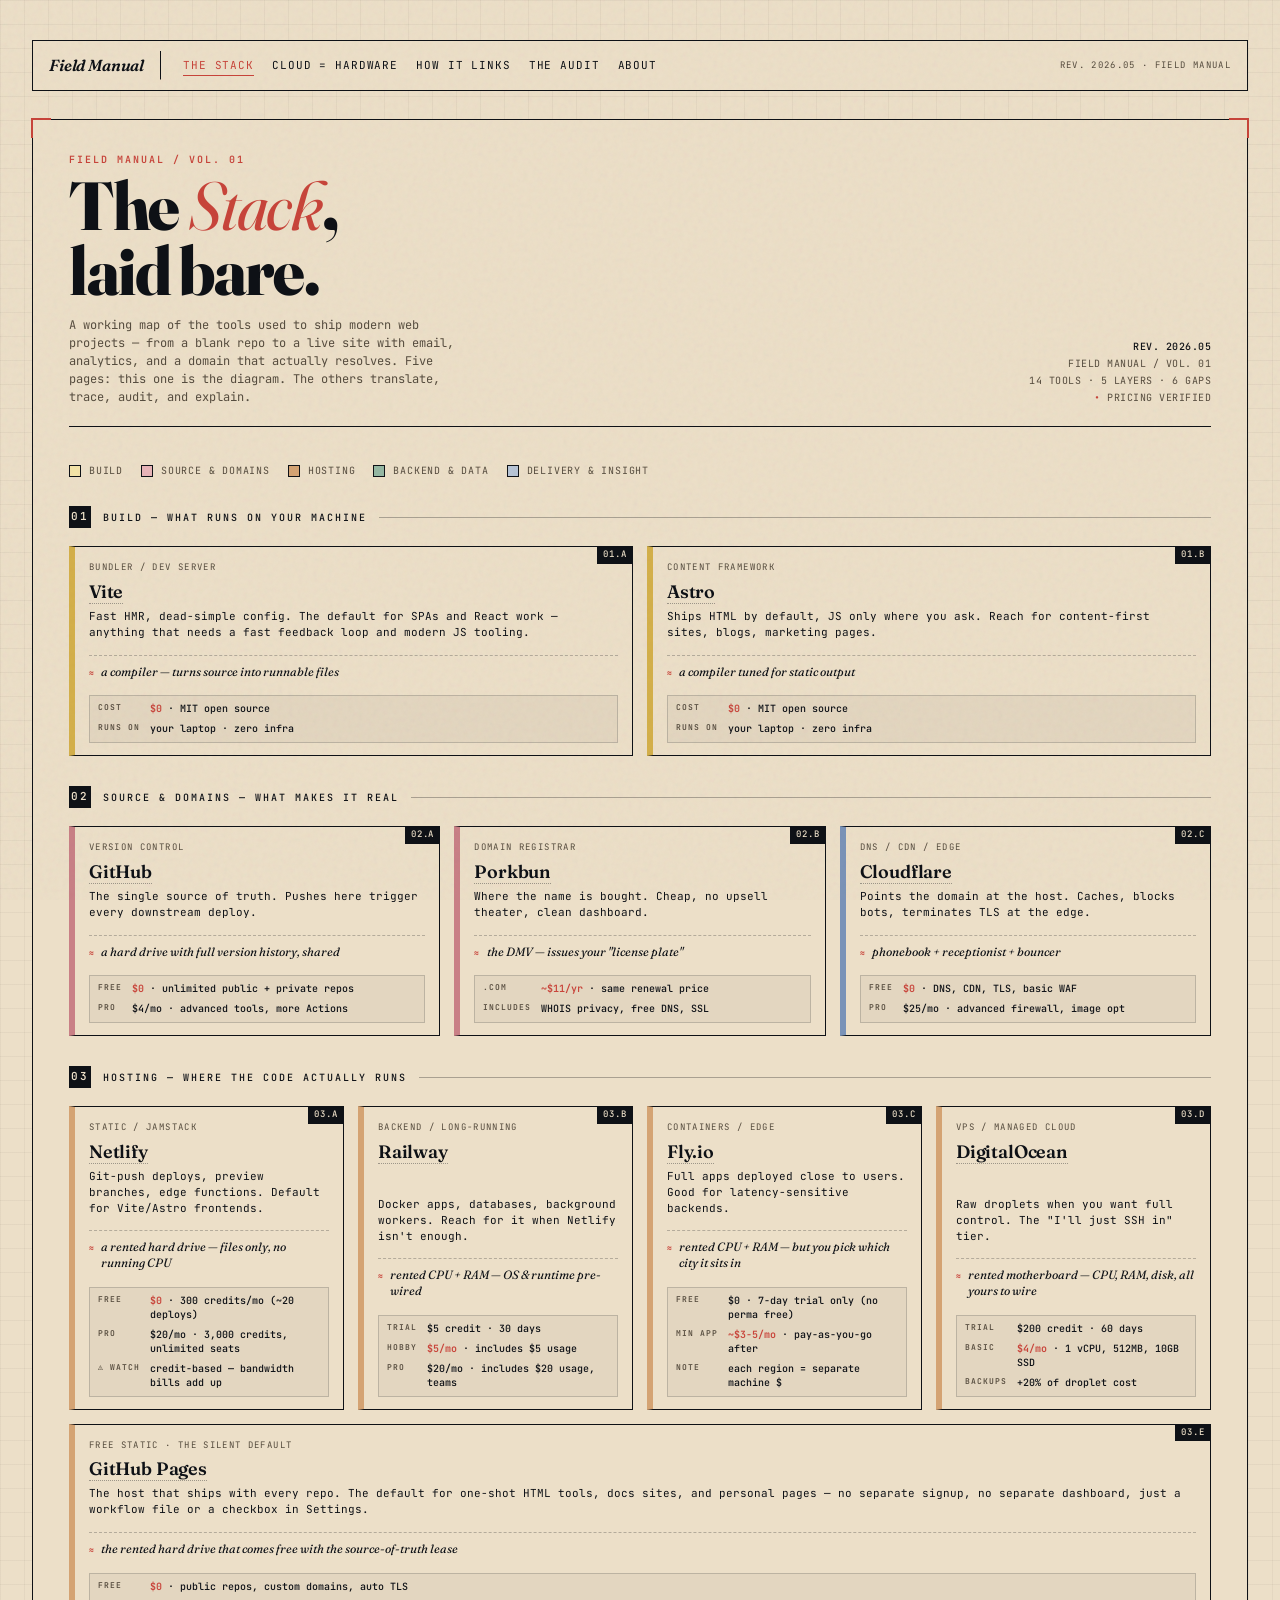
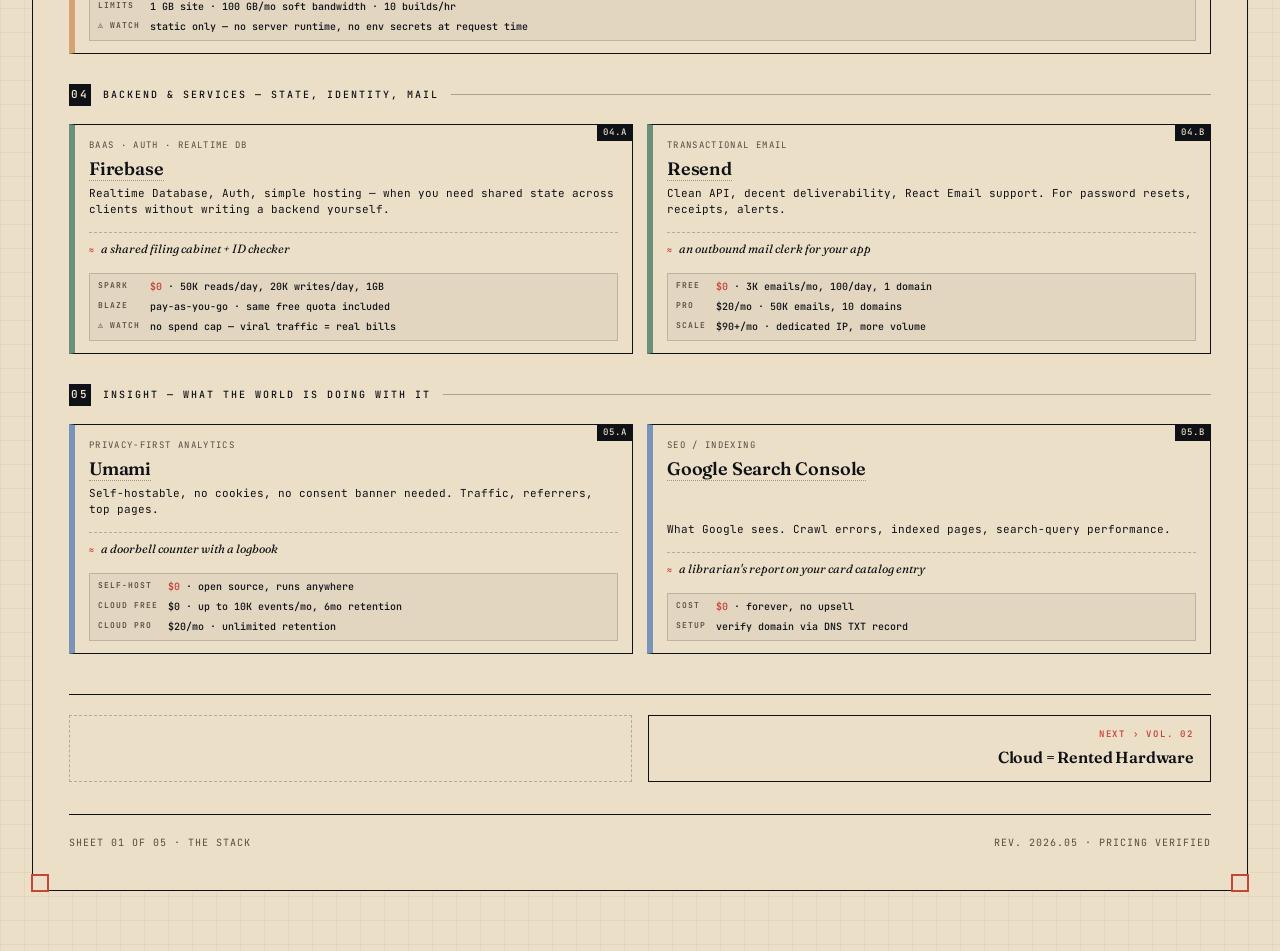
==== index.html @ e51c0135 "Initial commit: web stack field manual Five-page static site mapping the modern web stack — 14 tools" ====
<!DOCTYPE html>
<html lang="en">
<head>
<meta charset="UTF-8">
<meta name="viewport" content="width=device-width, initial-scale=1.0">
<title>The Stack &mdash; A Field Manual</title>
<meta name="description" content="A field map of the modern web stack: build, source, hosting, backend, insight. 14 tools across 5 layers, every price verified.">
<link rel="canonical" href="https://flintomm.github.io/web-stack/">
<link rel="icon" href="assets/favicon.svg" type="image/svg+xml">
<meta name="theme-color" content="#ecdfc8">
<meta property="og:type" content="website">
<meta property="og:site_name" content="The Stack">
<meta property="og:title" content="The Stack — The Stack">
<meta property="og:description" content="A field map of the modern web stack: build, source, hosting, backend, insight. 14 tools across 5 layers, every price verified.">
<meta property="og:url" content="https://flintomm.github.io/web-stack/">
<meta property="og:image" content="https://flintomm.github.io/web-stack/assets/og-image.png">
<meta property="og:image:width" content="1200">
<meta property="og:image:height" content="630">
<meta name="twitter:card" content="summary_large_image">
<meta name="twitter:title" content="The Stack — The Stack">
<meta name="twitter:description" content="A field map of the modern web stack. 14 tools across 5 layers, every price verified.">
<meta name="twitter:image" content="https://flintomm.github.io/web-stack/assets/og-image.png">
<link rel="preconnect" href="https://fonts.googleapis.com">
<link rel="preconnect" href="https://fonts.gstatic.com" crossorigin>
<link href="https://fonts.googleapis.com/css2?family=Fraunces:opsz,wght@9..144,400;9..144,600;9..144,800&family=JetBrains+Mono:wght@300;400;500;600&display=swap" rel="stylesheet">
<link rel="stylesheet" href="assets/style.css">
</head>
<body>

<nav class="site-nav">
  <a href="index.html" class="brand">Field Manual</a>
  <a href="index.html" class="current" aria-current="page">The Stack</a>
  <a href="hardware.html">Cloud = Hardware</a>
  <a href="flow.html">How It Links</a>
  <a href="audit.html">The Audit</a>
  <a href="about.html">About</a>
  <span class="nav-spacer"></span>
  <span class="nav-meta">REV. 2026.05 &middot; FIELD MANUAL</span>
</nav>

<div class="frame">
  <span class="corner-bl"></span>
  <span class="corner-br"></span>

  <header class="header">
    <div class="title-block">
      <div class="eyebrow">Field Manual / Vol. 01</div>
      <h1>The <em>Stack</em>,<br>laid bare.</h1>
      <p class="subtitle">A working map of the tools used to ship modern web projects &mdash; from a blank repo to a live site with email, analytics, and a domain that actually resolves. Five pages: this one is the diagram. The others translate, trace, audit, and explain.</p>
    </div>
    <div class="meta">
      <strong>REV. 2026.05</strong><br>
      FIELD MANUAL / VOL. 01<br>
      14 TOOLS &middot; 5 LAYERS &middot; 6 GAPS<br>
      <span style="color: var(--accent);">&bull;</span> PRICING VERIFIED
    </div>
  </header>

  <div class="legend">
    <div class="legend-item"><span class="swatch sw-build"></span>Build</div>
    <div class="legend-item"><span class="swatch sw-ops"></span>Source &amp; Domains</div>
    <div class="legend-item"><span class="swatch sw-host"></span>Hosting</div>
    <div class="legend-item"><span class="swatch sw-data"></span>Backend &amp; Data</div>
    <div class="legend-item"><span class="swatch sw-edge"></span>Delivery &amp; Insight</div>
  </div>
  <div class="diagram">

    <!-- LAYER 01: BUILD -->
    <div class="layer-label">
      <span class="layer-num">01</span>
      <span>Build — what runs on your machine</span>
      <span class="layer-line"></span>
    </div>

    <div class="node span-6" data-cat="build">
      <span class="node-num">01.A</span>
      <span class="node-tag">Bundler / Dev Server</span>
      <span class="node-name"><a href="https://vite.dev" target="_blank" rel="noopener">Vite</a></span>
      <p class="node-desc">Fast HMR, dead-simple config. The default for SPAs and React work — anything that needs a fast feedback loop and modern JS tooling.</p>
      <div class="node-trans">
        <span class="node-trans-label">≈</span>
        <span class="node-trans-text">a compiler — turns source into runnable files</span>
      </div>
      <div class="node-price">
        <span class="node-price-label">Cost</span><span class="node-price-val"><strong>$0</strong> · MIT open source</span>
        <span class="node-price-label">Runs on</span><span class="node-price-val">your laptop · zero infra</span>
      </div>
    </div>

    <div class="node span-6" data-cat="build">
      <span class="node-num">01.B</span>
      <span class="node-tag">Content Framework</span>
      <span class="node-name"><a href="https://astro.build" target="_blank" rel="noopener">Astro</a></span>
      <p class="node-desc">Ships HTML by default, JS only where you ask. Reach for content-first sites, blogs, marketing pages.</p>
      <div class="node-trans">
        <span class="node-trans-label">≈</span>
        <span class="node-trans-text">a compiler tuned for static output</span>
      </div>
      <div class="node-price">
        <span class="node-price-label">Cost</span><span class="node-price-val"><strong>$0</strong> · MIT open source</span>
        <span class="node-price-label">Runs on</span><span class="node-price-val">your laptop · zero infra</span>
      </div>
    </div>

    <!-- LAYER 02: SOURCE & DOMAINS -->
    <div class="layer-label">
      <span class="layer-num">02</span>
      <span>Source &amp; Domains — what makes it real</span>
      <span class="layer-line"></span>
    </div>

    <div class="node span-4" data-cat="ops">
      <span class="node-num">02.A</span>
      <span class="node-tag">Version Control</span>
      <span class="node-name"><a href="https://github.com" target="_blank" rel="noopener">GitHub</a></span>
      <p class="node-desc">The single source of truth. Pushes here trigger every downstream deploy.</p>
      <div class="node-trans">
        <span class="node-trans-label">≈</span>
        <span class="node-trans-text">a hard drive with full version history, shared</span>
      </div>
      <div class="node-price">
        <span class="node-price-label">Free</span><span class="node-price-val"><strong>$0</strong> · unlimited public + private repos</span>
        <span class="node-price-label">Pro</span><span class="node-price-val">$4/mo · advanced tools, more Actions</span>
      </div>
    </div>

    <div class="node span-4" data-cat="ops">
      <span class="node-num">02.B</span>
      <span class="node-tag">Domain Registrar</span>
      <span class="node-name"><a href="https://porkbun.com" target="_blank" rel="noopener">Porkbun</a></span>
      <p class="node-desc">Where the name is bought. Cheap, no upsell theater, clean dashboard.</p>
      <div class="node-trans">
        <span class="node-trans-label">≈</span>
        <span class="node-trans-text">the DMV — issues your "license plate"</span>
      </div>
      <div class="node-price">
        <span class="node-price-label">.com</span><span class="node-price-val"><strong>~$11/yr</strong> · same renewal price</span>
        <span class="node-price-label">Includes</span><span class="node-price-val">WHOIS privacy, free DNS, SSL</span>
      </div>
    </div>

    <div class="node span-4" data-cat="edge">
      <span class="node-num">02.C</span>
      <span class="node-tag">DNS / CDN / Edge</span>
      <span class="node-name"><a href="https://www.cloudflare.com" target="_blank" rel="noopener">Cloudflare</a></span>
      <p class="node-desc">Points the domain at the host. Caches, blocks bots, terminates TLS at the edge.</p>
      <div class="node-trans">
        <span class="node-trans-label">≈</span>
        <span class="node-trans-text">phonebook + receptionist + bouncer</span>
      </div>
      <div class="node-price">
        <span class="node-price-label">Free</span><span class="node-price-val"><strong>$0</strong> · DNS, CDN, TLS, basic WAF</span>
        <span class="node-price-label">Pro</span><span class="node-price-val">$25/mo · advanced firewall, image opt</span>
      </div>
    </div>

    <!-- LAYER 03: HOSTING -->
    <div class="layer-label">
      <span class="layer-num">03</span>
      <span>Hosting — where the code actually runs</span>
      <span class="layer-line"></span>
    </div>

    <div class="node span-3" data-cat="host">
      <span class="node-num">03.A</span>
      <span class="node-tag">Static / JAMstack</span>
      <span class="node-name"><a href="https://www.netlify.com" target="_blank" rel="noopener">Netlify</a></span>
      <p class="node-desc">Git-push deploys, preview branches, edge functions. Default for Vite/Astro frontends.</p>
      <div class="node-trans">
        <span class="node-trans-label">≈</span>
        <span class="node-trans-text">a rented hard drive — files only, no running CPU</span>
      </div>
      <div class="node-price">
        <span class="node-price-label">Free</span><span class="node-price-val"><strong>$0</strong> · 300 credits/mo (~20 deploys)</span>
        <span class="node-price-label">Pro</span><span class="node-price-val">$20/mo · 3,000 credits, unlimited seats</span>
        <span class="node-price-label">⚠ Watch</span><span class="node-price-val">credit-based — bandwidth bills add up</span>
      </div>
    </div>

    <div class="node span-3" data-cat="host">
      <span class="node-num">03.B</span>
      <span class="node-tag">Backend / Long-running</span>
      <span class="node-name"><a href="https://railway.com" target="_blank" rel="noopener">Railway</a></span>
      <p class="node-desc">Docker apps, databases, background workers. Reach for it when Netlify isn't enough.</p>
      <div class="node-trans">
        <span class="node-trans-label">≈</span>
        <span class="node-trans-text">rented CPU + RAM — OS &amp; runtime pre-wired</span>
      </div>
      <div class="node-price">
        <span class="node-price-label">Trial</span><span class="node-price-val">$5 credit · 30 days</span>
        <span class="node-price-label">Hobby</span><span class="node-price-val"><strong>$5/mo</strong> · includes $5 usage</span>
        <span class="node-price-label">Pro</span><span class="node-price-val">$20/mo · includes $20 usage, teams</span>
      </div>
    </div>

    <div class="node span-3" data-cat="host">
      <span class="node-num">03.C</span>
      <span class="node-tag">Containers / Edge</span>
      <span class="node-name"><a href="https://fly.io" target="_blank" rel="noopener">Fly.io</a></span>
      <p class="node-desc">Full apps deployed close to users. Good for latency-sensitive backends.</p>
      <div class="node-trans">
        <span class="node-trans-label">≈</span>
        <span class="node-trans-text">rented CPU + RAM — but you pick which city it sits in</span>
      </div>
      <div class="node-price">
        <span class="node-price-label">Free</span><span class="node-price-val">$0 · 7-day trial only (no perma free)</span>
        <span class="node-price-label">Min app</span><span class="node-price-val"><strong>~$3-5/mo</strong> · pay-as-you-go after</span>
        <span class="node-price-label">Note</span><span class="node-price-val">each region = separate machine $</span>
      </div>
    </div>

    <div class="node span-3" data-cat="host">
      <span class="node-num">03.D</span>
      <span class="node-tag">VPS / Managed Cloud</span>
      <span class="node-name"><a href="https://www.digitalocean.com" target="_blank" rel="noopener">DigitalOcean</a></span>
      <p class="node-desc">Raw droplets when you want full control. The "I'll just SSH in" tier.</p>
      <div class="node-trans">
        <span class="node-trans-label">≈</span>
        <span class="node-trans-text">rented motherboard — CPU, RAM, disk, all yours to wire</span>
      </div>
      <div class="node-price">
        <span class="node-price-label">Trial</span><span class="node-price-val">$200 credit · 60 days</span>
        <span class="node-price-label">Basic</span><span class="node-price-val"><strong>$4/mo</strong> · 1 vCPU, 512MB, 10GB SSD</span>
        <span class="node-price-label">Backups</span><span class="node-price-val">+20% of droplet cost</span>
      </div>
    </div>

    <div class="node span-12" data-cat="host">
      <span class="node-num">03.E</span>
      <span class="node-tag">Free Static · The Silent Default</span>
      <span class="node-name"><a href="https://pages.github.com" target="_blank" rel="noopener">GitHub Pages</a></span>
      <p class="node-desc">The host that ships with every repo. The default for one-shot HTML tools, docs sites, and personal pages — no separate signup, no separate dashboard, just a workflow file or a checkbox in Settings.</p>
      <div class="node-trans">
        <span class="node-trans-label">≈</span>
        <span class="node-trans-text">the rented hard drive that comes free with the source-of-truth lease</span>
      </div>
      <div class="node-price">
        <span class="node-price-label">Free</span><span class="node-price-val"><strong>$0</strong> · public repos, custom domains, auto TLS</span>
        <span class="node-price-label">Limits</span><span class="node-price-val">1 GB site · 100 GB/mo soft bandwidth · 10 builds/hr</span>
        <span class="node-price-label">⚠ Watch</span><span class="node-price-val">static only — no server runtime, no env secrets at request time</span>
      </div>
    </div>

    <!-- LAYER 04: DATA & SERVICES -->
    <div class="layer-label">
      <span class="layer-num">04</span>
      <span>Backend &amp; Services — state, identity, mail</span>
      <span class="layer-line"></span>
    </div>

    <div class="node span-6" data-cat="data">
      <span class="node-num">04.A</span>
      <span class="node-tag">BaaS · Auth · Realtime DB</span>
      <span class="node-name"><a href="https://firebase.google.com" target="_blank" rel="noopener">Firebase</a></span>
      <p class="node-desc">Realtime Database, Auth, simple hosting — when you need shared state across clients without writing a backend yourself.</p>
      <div class="node-trans">
        <span class="node-trans-label">≈</span>
        <span class="node-trans-text">a shared filing cabinet + ID checker</span>
      </div>
      <div class="node-price">
        <span class="node-price-label">Spark</span><span class="node-price-val"><strong>$0</strong> · 50K reads/day, 20K writes/day, 1GB</span>
        <span class="node-price-label">Blaze</span><span class="node-price-val">pay-as-you-go · same free quota included</span>
        <span class="node-price-label">⚠ Watch</span><span class="node-price-val">no spend cap — viral traffic = real bills</span>
      </div>
    </div>

    <div class="node span-6" data-cat="data">
      <span class="node-num">04.B</span>
      <span class="node-tag">Transactional Email</span>
      <span class="node-name"><a href="https://resend.com" target="_blank" rel="noopener">Resend</a></span>
      <p class="node-desc">Clean API, decent deliverability, React Email support. For password resets, receipts, alerts.</p>
      <div class="node-trans">
        <span class="node-trans-label">≈</span>
        <span class="node-trans-text">an outbound mail clerk for your app</span>
      </div>
      <div class="node-price">
        <span class="node-price-label">Free</span><span class="node-price-val"><strong>$0</strong> · 3K emails/mo, 100/day, 1 domain</span>
        <span class="node-price-label">Pro</span><span class="node-price-val">$20/mo · 50K emails, 10 domains</span>
        <span class="node-price-label">Scale</span><span class="node-price-val">$90+/mo · dedicated IP, more volume</span>
      </div>
    </div>

    <!-- LAYER 05: INSIGHT -->
    <div class="layer-label">
      <span class="layer-num">05</span>
      <span>Insight — what the world is doing with it</span>
      <span class="layer-line"></span>
    </div>

    <div class="node span-6" data-cat="edge">
      <span class="node-num">05.A</span>
      <span class="node-tag">Privacy-first Analytics</span>
      <span class="node-name"><a href="https://umami.is" target="_blank" rel="noopener">Umami</a></span>
      <p class="node-desc">Self-hostable, no cookies, no consent banner needed. Traffic, referrers, top pages.</p>
      <div class="node-trans">
        <span class="node-trans-label">≈</span>
        <span class="node-trans-text">a doorbell counter with a logbook</span>
      </div>
      <div class="node-price">
        <span class="node-price-label">Self-host</span><span class="node-price-val"><strong>$0</strong> · open source, runs anywhere</span>
        <span class="node-price-label">Cloud Free</span><span class="node-price-val">$0 · up to 10K events/mo, 6mo retention</span>
        <span class="node-price-label">Cloud Pro</span><span class="node-price-val">$20/mo · unlimited retention</span>
      </div>
    </div>

    <div class="node span-6" data-cat="edge">
      <span class="node-num">05.B</span>
      <span class="node-tag">SEO / Indexing</span>
      <span class="node-name"><a href="https://search.google.com/search-console/about" target="_blank" rel="noopener">Google Search Console</a></span>
      <p class="node-desc">What Google sees. Crawl errors, indexed pages, search-query performance.</p>
      <div class="node-trans">
        <span class="node-trans-label">≈</span>
        <span class="node-trans-text">a librarian's report on your card catalog entry</span>
      </div>
      <div class="node-price">
        <span class="node-price-label">Cost</span><span class="node-price-val"><strong>$0</strong> · forever, no upsell</span>
        <span class="node-price-label">Setup</span><span class="node-price-val">verify domain via DNS TXT record</span>
      </div>
    </div>

  </div>

  <nav class="volume-nav" aria-label="Field manual navigation">
    <span class="vn-placeholder"></span>
    <a class="vn-next" href="hardware.html">
      <span class="vn-dir">Next &rsaquo; Vol. 02</span>
      <span class="vn-title">Cloud = Rented Hardware</span>
    </a>
  </nav>

  <footer class="footer">
    <span>SHEET 01 OF 05 &middot; THE STACK</span>
    <span>REV. 2026.05 &middot; PRICING VERIFIED</span>
  </footer>

</div>

</body>
</html>
---- assets/style.css ----
:root {
    --ink: #0e1116;
    --paper: #ecdfc8;
    --paper-2: #e3d4b8;
    --accent: #c8443a;
    --accent-2: #1f3a5f;
    --line: #0e1116;
    --muted: #564c3e;
  }

  * { box-sizing: border-box; margin: 0; padding: 0; }

  html, body {
    background: var(--paper);
    color: var(--ink);
    font-family: 'JetBrains Mono', monospace;
    font-size: 13px;
    line-height: 1.5;
    overflow-x: hidden;
  }

  body {
    background-image:
      linear-gradient(rgba(14, 17, 22, 0.04) 1px, transparent 1px),
      linear-gradient(90deg, rgba(14, 17, 22, 0.04) 1px, transparent 1px);
    background-size: 24px 24px;
    min-height: 100vh;
    padding: 40px 32px 60px;
    position: relative;
  }

  /* paper grain */
  body::before {
    content: '';
    position: fixed;
    inset: 0;
    background-image: url("data:image/svg+xml,%3Csvg viewBox='0 0 200 200' xmlns='http://www.w3.org/2000/svg'%3E%3Cfilter id='n'%3E%3CfeTurbulence type='fractalNoise' baseFrequency='0.9' numOctaves='3' stitchTiles='stitch'/%3E%3C/filter%3E%3Crect width='100%25' height='100%25' filter='url(%23n)' opacity='0.5'/%3E%3C/svg%3E");
    opacity: 0.12;
    pointer-events: none;
    mix-blend-mode: multiply;
    z-index: 100;
  }

  .frame {
    max-width: 1280px;
    margin: 0 auto;
    border: 1.5px solid var(--ink);
    background: var(--paper);
    position: relative;
    padding: 32px 36px 40px;
  }

  /* corner brackets */
  .frame::before, .frame::after,
  .frame > .corner-bl, .frame > .corner-br {
    content: '';
    position: absolute;
    width: 18px;
    height: 18px;
    border: 2px solid var(--accent);
  }
  .frame::before { top: -2px; left: -2px; border-right: none; border-bottom: none; }
  .frame::after { top: -2px; right: -2px; border-left: none; border-bottom: none; }
  .corner-bl { bottom: -2px; left: -2px; border-right: none; border-top: none; }
  .corner-br { bottom: -2px; right: -2px; border-left: none; border-top: none; }

  /* header */
  .header {
    display: grid;
    grid-template-columns: 1fr auto;
    align-items: end;
    gap: 24px;
    border-bottom: 1.5px solid var(--ink);
    padding-bottom: 20px;
    margin-bottom: 36px;
  }

  .title-block {
    display: flex;
    flex-direction: column;
    gap: 6px;
  }

  .eyebrow {
    font-size: 10px;
    letter-spacing: 0.2em;
    text-transform: uppercase;
    color: var(--accent);
    font-weight: 600;
  }

  h1 {
    font-family: 'Fraunces', serif;
    font-weight: 800;
    font-size: clamp(38px, 5.5vw, 68px);
    line-height: 0.95;
    letter-spacing: -0.02em;
    font-variation-settings: "opsz" 144;
  }

  h1 em {
    font-style: italic;
    font-weight: 400;
    color: var(--accent);
  }

  .subtitle {
    font-size: 12px;
    color: var(--muted);
    margin-top: 8px;
    max-width: 56ch;
  }

  .meta {
    text-align: right;
    font-size: 10px;
    line-height: 1.7;
    color: var(--muted);
    letter-spacing: 0.05em;
  }

  .meta strong { color: var(--ink); font-weight: 500; }

  /* legend */
  .legend {
    display: flex;
    flex-wrap: wrap;
    gap: 18px;
    font-size: 10px;
    letter-spacing: 0.08em;
    text-transform: uppercase;
    margin-bottom: 28px;
    color: var(--muted);
  }

  .legend-item {
    display: flex;
    align-items: center;
    gap: 8px;
  }

  .swatch {
    width: 12px;
    height: 12px;
    border: 1.5px solid var(--ink);
  }
  .sw-build { background: #f4e4a8; }
  .sw-host { background: #d4a373; }
  .sw-data { background: #95b8a3; }
  .sw-edge { background: #b8c5d6; }
  .sw-ops { background: #e8b4b8; }

  /* the diagram */
  .diagram {
    position: relative;
    display: grid;
    grid-template-columns: repeat(12, 1fr);
    gap: 14px;
    margin-bottom: 32px;
  }

  .layer-label {
    grid-column: 1 / -1;
    display: flex;
    align-items: center;
    gap: 12px;
    font-size: 10px;
    letter-spacing: 0.2em;
    text-transform: uppercase;
    color: var(--ink);
    font-weight: 500;
    margin-top: 16px;
    margin-bottom: 4px;
  }

  .layer-label:first-child { margin-top: 0; }

  .layer-num {
    display: inline-block;
    width: 22px;
    height: 22px;
    border: 1.5px solid var(--ink);
    text-align: center;
    line-height: 19px;
    font-size: 11px;
    background: var(--ink);
    color: var(--paper);
    font-weight: 600;
  }

  .layer-line {
    flex: 1;
    height: 1px;
    background: var(--ink);
    opacity: 0.3;
  }

  /* node cards */
  .node {
    border: 1.5px solid var(--ink);
    background: var(--paper);
    padding: 14px 14px 12px;
    display: flex;
    flex-direction: column;
    gap: 8px;
    position: relative;
    transition: transform 0.2s ease, box-shadow 0.2s ease;
    min-height: 110px;
  }

  .node:has(.node-price) {
    min-height: 200px;
  }

  .node:hover {
    transform: translate(-2px, -2px);
    box-shadow: 4px 4px 0 var(--ink);
    z-index: 5;
  }

  .node-name {
    font-family: 'Fraunces', serif;
    font-size: 18px;
    font-weight: 600;
    line-height: 1;
    letter-spacing: -0.01em;
  }

  .node-tag {
    font-size: 9px;
    letter-spacing: 0.15em;
    text-transform: uppercase;
    color: var(--muted);
  }

  .node-desc {
    font-size: 11px;
    line-height: 1.45;
    color: var(--ink);
    margin-top: auto;
  }

  .node-num {
    position: absolute;
    top: -1px;
    right: -1px;
    background: var(--ink);
    color: var(--paper);
    font-size: 9px;
    padding: 2px 6px;
    letter-spacing: 0.1em;
    font-weight: 500;
  }

  /* translation badge — "this is just a ___" */
  .node-trans {
    margin-top: 6px;
    padding-top: 8px;
    border-top: 1px dashed rgba(14, 17, 22, 0.25);
    display: flex;
    align-items: baseline;
    gap: 6px;
    font-size: 10px;
    line-height: 1.35;
  }

  .node-trans-label {
    font-family: 'JetBrains Mono', monospace;
    font-size: 8px;
    letter-spacing: 0.15em;
    text-transform: uppercase;
    color: var(--accent);
    font-weight: 600;
    white-space: nowrap;
  }

  .node-trans-text {
    font-family: 'Fraunces', serif;
    font-style: italic;
    font-size: 12px;
    color: var(--ink);
    line-height: 1.3;
  }

  /* pricing strip on node card */
  .node-price {
    margin-top: 8px;
    padding: 6px 8px;
    background: rgba(14, 17, 22, 0.04);
    border: 1px solid rgba(14, 17, 22, 0.18);
    display: grid;
    grid-template-columns: auto 1fr;
    gap: 6px 10px;
    font-size: 9.5px;
    line-height: 1.4;
  }

  .node-price-label {
    font-family: 'JetBrains Mono', monospace;
    font-size: 8px;
    letter-spacing: 0.12em;
    text-transform: uppercase;
    color: var(--muted);
    font-weight: 600;
    white-space: nowrap;
  }

  .node-price-val {
    font-family: 'JetBrains Mono', monospace;
    font-size: 10px;
    color: var(--ink);
    font-weight: 500;
  }

  .node-price-val strong {
    color: var(--accent);
    font-weight: 600;
  }

  /* category coloring — left border accent */
  .node[data-cat="build"] { border-left: 6px solid #d4b04a; }
  .node[data-cat="host"]  { border-left: 6px solid #d4a373; }
  .node[data-cat="data"]  { border-left: 6px solid #6a9079; }
  .node[data-cat="edge"]  { border-left: 6px solid #7a93b8; }
  .node[data-cat="ops"]   { border-left: 6px solid #c98086; }

  /* grid placements */
  .span-3 { grid-column: span 3; }
  .span-4 { grid-column: span 4; }
  .span-6 { grid-column: span 6; }
  .span-12 { grid-column: 1 / -1; }

  /* flow section */
  .flow-section {
    margin-top: 48px;
    padding-top: 32px;
    border-top: 1.5px solid var(--ink);
  }

  /* === ROSETTA / TRANSLATION SECTION === */
  .rosetta {
    margin-top: 48px;
    padding-top: 32px;
    border-top: 1.5px solid var(--ink);
    position: relative;
  }

  .rosetta-head {
    display: flex;
    align-items: baseline;
    justify-content: space-between;
    gap: 24px;
    margin-bottom: 6px;
    flex-wrap: wrap;
  }

  .rosetta-title {
    font-family: 'Fraunces', serif;
    font-size: 28px;
    font-weight: 600;
    letter-spacing: -0.01em;
    line-height: 1.05;
  }

  .rosetta-title em {
    font-style: italic;
    color: var(--accent);
  }

  .rosetta-stamp {
    border: 1.5px solid var(--accent);
    color: var(--accent);
    padding: 4px 10px;
    font-size: 9px;
    letter-spacing: 0.2em;
    transform: rotate(-2deg);
    font-weight: 600;
    align-self: flex-start;
  }

  .rosetta-sub {
    font-size: 11px;
    color: var(--muted);
    margin-bottom: 24px;
    max-width: 70ch;
    line-height: 1.55;
  }

  .rosetta-sub strong {
    color: var(--ink);
    font-weight: 500;
  }

  /* === HARDWARE RENTAL LADDER === */
  .ladder {
    margin: 28px 0 32px;
    border: 1.5px solid var(--ink);
    background: var(--paper);
    overflow-x: auto;
  }

  .ladder-head {
    background: var(--ink);
    color: var(--paper);
    padding: 10px 16px;
    display: flex;
    justify-content: space-between;
    align-items: baseline;
    font-size: 10px;
    letter-spacing: 0.2em;
    text-transform: uppercase;
    font-weight: 600;
    gap: 16px;
    flex-wrap: wrap;
  }

  .ladder-head em {
    font-family: 'Fraunces', serif;
    font-style: italic;
    color: var(--accent);
    text-transform: none;
    letter-spacing: 0;
    font-size: 14px;
    font-weight: 400;
  }

  .ladder-table {
    width: 100%;
    min-width: 720px;
    border-collapse: collapse;
    font-size: 11px;
  }

  .ladder-table th,
  .ladder-table td {
    padding: 12px 14px;
    text-align: left;
    border-right: 1px solid rgba(14, 17, 22, 0.15);
    border-bottom: 1px solid rgba(14, 17, 22, 0.15);
    vertical-align: middle;
  }

  .ladder-table th:last-child,
  .ladder-table td:last-child {
    border-right: none;
  }

  .ladder-table tr:last-child td {
    border-bottom: none;
  }

  .ladder-table thead th {
    background: rgba(14, 17, 22, 0.05);
    font-family: 'JetBrains Mono', monospace;
    font-size: 9px;
    letter-spacing: 0.15em;
    text-transform: uppercase;
    font-weight: 600;
    color: var(--muted);
    padding: 10px 14px;
  }

  .ladder-table thead th.tier {
    width: 16%;
  }

  .ladder-table tbody th {
    font-family: 'Fraunces', serif;
    font-size: 16px;
    font-weight: 600;
    background: rgba(200, 68, 58, 0.04);
    color: var(--ink);
    letter-spacing: -0.01em;
    width: 16%;
  }

  .ladder-table tbody th .tier-sub {
    display: block;
    font-family: 'JetBrains Mono', monospace;
    font-size: 9px;
    font-weight: 400;
    color: var(--muted);
    letter-spacing: 0.1em;
    text-transform: uppercase;
    margin-top: 2px;
  }

  /* hardware part chips */
  .part {
    display: inline-flex;
    align-items: center;
    gap: 4px;
    padding: 3px 8px;
    margin: 2px 3px 2px 0;
    border: 1.5px solid var(--ink);
    font-family: 'JetBrains Mono', monospace;
    font-size: 10px;
    font-weight: 500;
    background: var(--paper);
    white-space: nowrap;
    line-height: 1.2;
  }

  .part::before {
    font-weight: 700;
    margin-right: 2px;
    opacity: 0.85;
  }

  .part.rented {
    background: var(--accent);
    color: var(--paper);
    border-color: var(--accent);
  }
  .part.rented::before { content: '▮ '; }

  .part.managed {
    background: #f4e4a8;
    color: var(--ink);
  }
  .part.managed::before { content: '◇ '; }

  .part.yours {
    background: rgba(14, 17, 22, 0.04);
    color: var(--muted);
    border-style: dashed;
  }

  .ladder-legend {
    display: flex;
    gap: 16px;
    flex-wrap: wrap;
    padding: 10px 16px;
    border-top: 1px solid rgba(14, 17, 22, 0.15);
    background: rgba(14, 17, 22, 0.02);
    font-size: 9px;
    letter-spacing: 0.1em;
    text-transform: uppercase;
    color: var(--muted);
    align-items: center;
  }

  .ladder-legend .leg {
    display: flex;
    align-items: center;
    gap: 6px;
  }

  .ladder-legend .leg .part {
    margin: 0;
  }

  .ladder-note {
    padding: 12px 16px;
    font-size: 11px;
    line-height: 1.5;
    color: var(--ink);
    border-top: 1.5px solid var(--ink);
    background: rgba(200, 68, 58, 0.04);
  }

  .ladder-note strong {
    font-family: 'Fraunces', serif;
    font-style: italic;
    font-weight: 600;
    color: var(--accent);
  }

  @media (max-width: 720px) {
    .ladder { font-size: 10px; }
    .part { font-size: 9px; padding: 2px 6px; }
  }

  .rosetta-grid {
    display: grid;
    grid-template-columns: 1fr auto 1fr;
    gap: 0;
    border: 1.5px solid var(--ink);
    background: var(--paper);
  }

  .rosetta-row {
    display: contents;
  }

  .rosetta-cell {
    padding: 14px 18px;
    border-bottom: 1px solid rgba(14, 17, 22, 0.15);
    display: flex;
    flex-direction: column;
    gap: 3px;
    justify-content: center;
  }

  .rosetta-row:last-child .rosetta-cell {
    border-bottom: none;
  }

  .rosetta-cell.cloud {
    background: rgba(14, 17, 22, 0.03);
  }

  .rosetta-cell.local {
    background: rgba(200, 68, 58, 0.05);
  }

  .rosetta-cell.bridge {
    border-left: 1px solid rgba(14, 17, 22, 0.15);
    border-right: 1px solid rgba(14, 17, 22, 0.15);
    padding: 14px 16px;
    align-items: center;
    justify-content: center;
    color: var(--accent);
    font-size: 18px;
    font-family: 'Fraunces', serif;
    min-width: 60px;
  }

  .rcell-label {
    font-size: 9px;
    letter-spacing: 0.15em;
    text-transform: uppercase;
    color: var(--muted);
    font-weight: 500;
  }

  .rcell-name {
    font-family: 'Fraunces', serif;
    font-size: 16px;
    font-weight: 600;
    line-height: 1.15;
    letter-spacing: -0.01em;
  }

  .rcell-name em {
    font-style: italic;
    font-weight: 400;
    color: var(--accent);
  }

  .rcell-note {
    font-size: 10px;
    color: var(--muted);
    line-height: 1.4;
    margin-top: 2px;
  }

  .rosetta-header-row {
    display: contents;
  }

  .rosetta-header-row .rosetta-cell {
    background: var(--ink);
    color: var(--paper);
    padding: 10px 18px;
    font-size: 10px;
    letter-spacing: 0.2em;
    text-transform: uppercase;
    font-weight: 600;
    flex-direction: row;
    align-items: center;
    gap: 8px;
    border-bottom: none;
  }

  .rosetta-header-row .rosetta-cell.bridge {
    background: var(--ink);
    color: var(--accent);
    font-size: 12px;
  }

  /* === REQUEST LIFECYCLE STRIP === */
  .lifecycle {
    margin-top: 40px;
    padding: 24px 0 0;
    border-top: 1.5px dashed rgba(14, 17, 22, 0.4);
  }

  .lifecycle-title {
    font-family: 'Fraunces', serif;
    font-size: 20px;
    font-weight: 600;
    margin-bottom: 4px;
    letter-spacing: -0.01em;
  }

  .lifecycle-title em {
    font-style: italic;
    color: var(--accent);
  }

  .lifecycle-sub {
    font-size: 10px;
    color: var(--muted);
    margin-bottom: 22px;
    letter-spacing: 0.05em;
    text-transform: uppercase;
  }

  .lifecycle-strip {
    display: grid;
    grid-template-columns: repeat(6, 1fr);
    gap: 8px;
    position: relative;
  }

  .step {
    border: 1.5px solid var(--ink);
    padding: 14px 12px 12px;
    background: var(--paper);
    position: relative;
    display: flex;
    flex-direction: column;
    gap: 6px;
    min-height: 140px;
  }

  .step-num {
    font-family: 'JetBrains Mono', monospace;
    font-size: 10px;
    letter-spacing: 0.2em;
    color: var(--accent);
    font-weight: 600;
  }

  .step-title {
    font-family: 'Fraunces', serif;
    font-size: 14px;
    font-weight: 600;
    line-height: 1.15;
    letter-spacing: -0.01em;
  }

  .step-desc {
    font-size: 10px;
    line-height: 1.4;
    color: var(--ink);
    margin-top: 2px;
  }

  .step-analog {
    margin-top: auto;
    padding-top: 8px;
    border-top: 1px dashed rgba(14, 17, 22, 0.25);
    font-family: 'Fraunces', serif;
    font-style: italic;
    font-size: 10px;
    line-height: 1.35;
    color: var(--muted);
  }

  .step-arrow {
    position: absolute;
    right: -10px;
    top: 50%;
    transform: translateY(-50%);
    width: 16px;
    height: 16px;
    background: var(--paper);
    border: 1.5px solid var(--ink);
    border-radius: 50%;
    display: flex;
    align-items: center;
    justify-content: center;
    z-index: 2;
    font-size: 10px;
    color: var(--accent);
    font-weight: 700;
  }

  .step:last-child .step-arrow { display: none; }

  @media (max-width: 1000px) {
    .lifecycle-strip { grid-template-columns: repeat(3, 1fr); }
    .step:nth-child(3) .step-arrow { display: none; }
  }
  @media (max-width: 600px) {
    .lifecycle-strip { grid-template-columns: 1fr; }
    .step-arrow { display: none !important; }
    .rosetta-grid { grid-template-columns: 1fr; }
    .rosetta-cell.bridge {
      border-left: none;
      border-right: none;
      border-top: 1px solid rgba(14, 17, 22, 0.15);
      border-bottom: 1px solid rgba(14, 17, 22, 0.15);
    }
    .rosetta-header-row { display: none; }
  }

  .flow-title {
    font-family: 'Fraunces', serif;
    font-size: 24px;
    font-weight: 600;
    margin-bottom: 6px;
    letter-spacing: -0.01em;
  }

  .flow-title em {
    font-style: italic;
    color: var(--accent);
  }

  .flow-sub {
    font-size: 11px;
    color: var(--muted);
    margin-bottom: 28px;
    letter-spacing: 0.02em;
  }

  .flow-diagram {
    position: relative;
    overflow-x: auto;
    padding: 8px 0;
  }

  .flow-svg {
    width: 100%;
    min-width: 720px;
    height: auto;
    display: block;
  }

  /* footnotes */
  .footnotes {
    margin-top: 40px;
    padding-top: 24px;
    border-top: 1.5px solid var(--ink);
    display: grid;
    grid-template-columns: repeat(3, 1fr);
    gap: 24px;
    font-size: 11px;
  }

  .fn {
    display: flex;
    flex-direction: column;
    gap: 6px;
  }

  .fn-label {
    font-size: 9px;
    letter-spacing: 0.2em;
    text-transform: uppercase;
    color: var(--accent);
    font-weight: 600;
  }

  .fn-text {
    color: var(--ink);
    line-height: 1.5;
  }

  .fn-text em {
    font-family: 'Fraunces', serif;
    font-style: italic;
    color: var(--muted);
  }

  /* === AUDIT SECTION === */
  .audit {
    margin-top: 48px;
    padding-top: 32px;
    border-top: 1.5px solid var(--ink);
  }

  .audit-head {
    display: flex;
    align-items: baseline;
    justify-content: space-between;
    gap: 24px;
    margin-bottom: 6px;
    flex-wrap: wrap;
  }

  .audit-title {
    font-family: 'Fraunces', serif;
    font-size: 28px;
    font-weight: 600;
    letter-spacing: -0.01em;
    line-height: 1.05;
  }

  .audit-title em {
    font-style: italic;
    color: var(--accent);
  }

  .audit-stamp {
    border: 1.5px solid var(--ink);
    background: var(--ink);
    color: var(--paper);
    padding: 4px 10px;
    font-size: 9px;
    letter-spacing: 0.2em;
    font-weight: 600;
  }

  .audit-sub {
    font-size: 11px;
    color: var(--muted);
    margin-bottom: 28px;
    max-width: 70ch;
    line-height: 1.55;
  }

  /* total cost callout */
  .audit-total {
    border: 2px solid var(--accent);
    padding: 18px 22px;
    margin-bottom: 32px;
    display: grid;
    grid-template-columns: auto 1fr;
    gap: 14px 24px;
    align-items: baseline;
    background: rgba(200, 68, 58, 0.04);
  }

  .audit-total-label {
    font-family: 'JetBrains Mono', monospace;
    font-size: 9px;
    letter-spacing: 0.2em;
    text-transform: uppercase;
    color: var(--accent);
    font-weight: 600;
  }

  .audit-total-val {
    font-family: 'Fraunces', serif;
    font-size: 28px;
    font-weight: 600;
    letter-spacing: -0.02em;
    line-height: 1;
  }

  .audit-total-note {
    grid-column: 1 / -1;
    font-size: 11px;
    color: var(--muted);
    line-height: 1.5;
    border-top: 1px dashed rgba(200, 68, 58, 0.4);
    padding-top: 10px;
  }

  .audit-total-note em {
    font-family: 'Fraunces', serif;
    font-style: italic;
    color: var(--ink);
  }

  /* overlap diagram */
  .overlap-section {
    margin-bottom: 36px;
  }

  .audit-h3 {
    font-family: 'Fraunces', serif;
    font-size: 18px;
    font-weight: 600;
    margin-bottom: 6px;
    letter-spacing: -0.01em;
  }

  .audit-h3 em {
    font-style: italic;
    color: var(--accent);
  }

  .audit-h3-sub {
    font-size: 10px;
    color: var(--muted);
    margin-bottom: 16px;
    letter-spacing: 0.05em;
    text-transform: uppercase;
  }

  .overlap-list {
    display: grid;
    gap: 14px;
  }

  .overlap-card {
    border: 1.5px solid var(--ink);
    padding: 14px 18px;
    background: var(--paper);
    display: grid;
    grid-template-columns: 1fr auto;
    gap: 8px 16px;
    align-items: start;
  }

  .overlap-tools {
    font-family: 'Fraunces', serif;
    font-size: 16px;
    font-weight: 600;
    letter-spacing: -0.01em;
  }

  .overlap-tools span.vs {
    color: var(--accent);
    font-style: italic;
    font-weight: 400;
    margin: 0 6px;
  }

  .overlap-severity {
    font-family: 'JetBrains Mono', monospace;
    font-size: 8px;
    letter-spacing: 0.15em;
    text-transform: uppercase;
    padding: 3px 8px;
    border: 1.5px solid var(--ink);
    font-weight: 600;
    align-self: start;
    white-space: nowrap;
  }

  .overlap-severity.low { background: #f4e4a8; color: var(--ink); }
  .overlap-severity.med { background: #d4a373; color: var(--ink); }
  .overlap-severity.high { background: var(--accent); color: var(--paper); border-color: var(--accent); }

  .overlap-desc {
    grid-column: 1 / -1;
    font-size: 11px;
    line-height: 1.55;
    color: var(--ink);
  }

  .overlap-desc strong {
    color: var(--accent);
    font-weight: 600;
  }

  .overlap-verdict {
    grid-column: 1 / -1;
    font-family: 'Fraunces', serif;
    font-style: italic;
    font-size: 12px;
    color: var(--muted);
    border-top: 1px dashed rgba(14, 17, 22, 0.2);
    padding-top: 8px;
    margin-top: 4px;
  }

  /* gaps grid */
  .gaps-grid {
    display: grid;
    grid-template-columns: repeat(3, 1fr);
    gap: 14px;
  }

  .gap-card {
    border: 1.5px dashed var(--ink);
    padding: 14px 16px;
    background: rgba(14, 17, 22, 0.02);
    display: flex;
    flex-direction: column;
    gap: 4px;
  }

  .gap-tag {
    font-family: 'JetBrains Mono', monospace;
    font-size: 9px;
    letter-spacing: 0.15em;
    text-transform: uppercase;
    color: var(--accent);
    font-weight: 600;
  }

  .gap-name {
    font-family: 'Fraunces', serif;
    font-size: 16px;
    font-weight: 600;
    line-height: 1.15;
  }

  .gap-desc {
    font-size: 10.5px;
    line-height: 1.45;
    color: var(--ink);
    margin-top: 2px;
  }

  .gap-pick {
    margin-top: auto;
    padding-top: 8px;
    font-size: 10px;
    color: var(--muted);
    line-height: 1.4;
    border-top: 1px dashed rgba(14, 17, 22, 0.2);
  }

  .gap-pick strong {
    color: var(--ink);
    font-weight: 600;
  }

  @media (max-width: 880px) {
    .gaps-grid { grid-template-columns: 1fr; }
    .audit-total { grid-template-columns: 1fr; }
  }

  /* responsive */
  @media (max-width: 880px) {
    body { padding: 20px 12px 40px; }
    .frame { padding: 24px 18px 28px; }
    .header { grid-template-columns: 1fr; }
    .meta { text-align: left; }
    .span-3, .span-4, .span-6 { grid-column: span 6; }
    .footnotes { grid-template-columns: 1fr; }
  }

  @media (max-width: 520px) {
    .span-3, .span-4, .span-6 { grid-column: 1 / -1; }
    h1 { font-size: 36px; }
  }

  /* subtle entrance */
  .node {
    opacity: 0;
    animation: fadeUp 0.5s ease forwards;
  }
  @keyframes fadeUp {
    from { opacity: 0; transform: translateY(8px); }
    to { opacity: 1; transform: translateY(0); }
  }
  .node:nth-child(2)  { animation-delay: 0.05s; }
  .node:nth-child(3)  { animation-delay: 0.10s; }
  .node:nth-child(4)  { animation-delay: 0.15s; }
  .node:nth-child(5)  { animation-delay: 0.20s; }
  .node:nth-child(6)  { animation-delay: 0.25s; }
  .node:nth-child(7)  { animation-delay: 0.30s; }
  .node:nth-child(8)  { animation-delay: 0.35s; }
  .node:nth-child(9)  { animation-delay: 0.40s; }
  .node:nth-child(10) { animation-delay: 0.45s; }
  .node:nth-child(11) { animation-delay: 0.50s; }
  .node:nth-child(12) { animation-delay: 0.55s; }
  .node:nth-child(13) { animation-delay: 0.60s; }

  /* === SITE NAV (added for multi-page split) === */
  .site-nav {
    border: 1.5px solid var(--ink);
    background: var(--paper);
    margin: 0 auto 28px;
    max-width: 1280px;
    padding: 10px 16px;
    display: flex;
    align-items: center;
    gap: 18px;
    flex-wrap: wrap;
    font-size: 11px;
    letter-spacing: 0.08em;
    text-transform: uppercase;
  }
  .site-nav .brand {
    font-family: 'Fraunces', serif;
    font-style: italic;
    font-size: 16px;
    font-weight: 600;
    text-transform: none;
    letter-spacing: -0.01em;
    color: var(--ink);
    text-decoration: none;
    border-right: 1.5px solid var(--ink);
    padding-right: 16px;
    margin-right: 4px;
  }
  .site-nav a {
    color: var(--ink);
    text-decoration: none;
    border-bottom: 1.5px solid transparent;
    padding: 2px 0;
    transition: border-color 0.15s ease;
  }
  .site-nav a:hover { border-color: var(--accent); }
  .site-nav a.current {
    color: var(--accent);
    border-color: var(--accent);
  }
  .site-nav .nav-spacer { flex: 1; }
  .site-nav .nav-meta {
    color: var(--muted);
    font-size: 9px;
    letter-spacing: 0.15em;
  }

  /* === SHARED: private-repo annotation === */
  .node-private {
    color: var(--muted);
    font-style: italic;
  }

  /* === OUTBOUND LINKS inside content cards === */
  .node-name a,
  .gap-name a,
  .step-title a,
  .rcell-name a {
    color: inherit;
    text-decoration: none;
    border-bottom: 1px dotted rgba(14, 17, 22, 0.35);
    transition: color 0.15s ease, border-color 0.15s ease;
  }
  .node-name a:hover,
  .gap-name a:hover,
  .step-title a:hover,
  .rcell-name a:hover {
    color: var(--accent);
    border-color: var(--accent);
  }

  .gap-pick a,
  .overlap-desc a,
  .audit-total-note a,
  .ladder-note a,
  .rosetta-sub a,
  .rosetta-explainer a {
    color: var(--accent);
    text-decoration: none;
    border-bottom: 1px dotted rgba(200, 68, 58, 0.5);
    transition: border-color 0.15s ease;
  }
  .gap-pick a:hover,
  .overlap-desc a:hover,
  .audit-total-note a:hover,
  .ladder-note a:hover,
  .rosetta-sub a:hover,
  .rosetta-explainer a:hover {
    border-bottom-color: var(--accent);
  }

  /* === ROSETTA EXPLAINER (what is a "Rosetta layer"?) === */
  .rosetta-explainer {
    margin: 18px 0 26px;
    padding: 14px 18px;
    border: 1.5px dashed var(--accent);
    background: rgba(200, 68, 58, 0.04);
    display: flex;
    flex-direction: column;
    gap: 8px;
    max-width: 78ch;
  }
  .rosetta-explainer-label {
    font-family: 'JetBrains Mono', monospace;
    font-size: 9px;
    letter-spacing: 0.2em;
    text-transform: uppercase;
    color: var(--accent);
    font-weight: 600;
  }
  .rosetta-explainer p {
    font-size: 12px;
    line-height: 1.6;
    color: var(--ink);
  }
  .rosetta-explainer strong {
    font-weight: 600;
    color: var(--accent);
  }

  /* === VOLUME NAV (prev / next at bottom) === */
  .volume-nav {
    margin-top: 40px;
    padding-top: 20px;
    border-top: 1.5px solid var(--ink);
    display: grid;
    grid-template-columns: 1fr 1fr;
    gap: 16px;
  }
  .volume-nav a {
    display: flex;
    flex-direction: column;
    gap: 4px;
    border: 1.5px solid var(--ink);
    padding: 12px 16px;
    text-decoration: none;
    color: var(--ink);
    background: var(--paper);
    transition: transform 0.15s ease, box-shadow 0.15s ease;
  }
  .volume-nav a:hover {
    transform: translate(-2px, -2px);
    box-shadow: 4px 4px 0 var(--ink);
  }
  .volume-nav .vn-dir {
    font-family: 'JetBrains Mono', monospace;
    font-size: 9px;
    letter-spacing: 0.2em;
    text-transform: uppercase;
    color: var(--accent);
    font-weight: 600;
  }
  .volume-nav .vn-title {
    font-family: 'Fraunces', serif;
    font-size: 16px;
    font-weight: 600;
    letter-spacing: -0.01em;
  }
  .volume-nav .vn-prev { text-align: left; }
  .volume-nav .vn-next { text-align: right; }
  .volume-nav .vn-placeholder {
    border: 1.5px dashed rgba(14, 17, 22, 0.25);
    background: transparent;
  }

  /* === SHEET FOOTER (now consistent across pages) === */
  .footer {
    margin-top: 32px;
    padding-top: 20px;
    border-top: 1.5px solid var(--ink);
    display: flex;
    justify-content: space-between;
    gap: 16px;
    flex-wrap: wrap;
    font-size: 10px;
    color: var(--muted);
    letter-spacing: 0.1em;
    text-transform: uppercase;
  }

  @media (max-width: 600px) {
    .volume-nav { grid-template-columns: 1fr; }
    .volume-nav .vn-next { text-align: left; }
  }

  /* === REDUCED MOTION === */
  @media (prefers-reduced-motion: reduce) {
    .node {
      opacity: 1;
      animation: none;
    }
    .node:hover,
    .volume-nav a:hover {
      transform: none;
      box-shadow: none;
    }
    * {
      transition: none !important;
      animation: none !important;
    }
  }

  /* === PRINT === */
  @media print {
    :root {
      --paper: #fff;
      --paper-2: #fff;
      --ink: #000;
      --muted: #444;
    }
    html, body {
      background: #fff;
      color: #000;
      font-size: 10pt;
    }
    body {
      background-image: none;
      padding: 0;
    }
    body::before { display: none; }
    .site-nav,
    .volume-nav,
    .corner-bl,
    .corner-br {
      display: none;
    }
    .frame {
      max-width: none;
      border: none;
      padding: 0;
    }
    .frame::before, .frame::after { display: none; }
    .node,
    .step,
    .overlap-card,
    .gap-card,
    .ladder,
    .rosetta-grid,
    .audit-total {
      break-inside: avoid;
      page-break-inside: avoid;
    }
    .node {
      opacity: 1;
      animation: none;
      box-shadow: none !important;
      transform: none !important;
    }
    .layer-label,
    h1, h2, h3 {
      break-after: avoid;
      page-break-after: avoid;
    }
    a { color: #000; text-decoration: none; }
    a[href^="http"]::after {
      content: " <" attr(href) ">";
      font-size: 8pt;
      color: #555;
      font-family: 'JetBrains Mono', monospace;
    }
    .footer {
      border-top: 1px solid #000;
      color: #444;
    }
  }
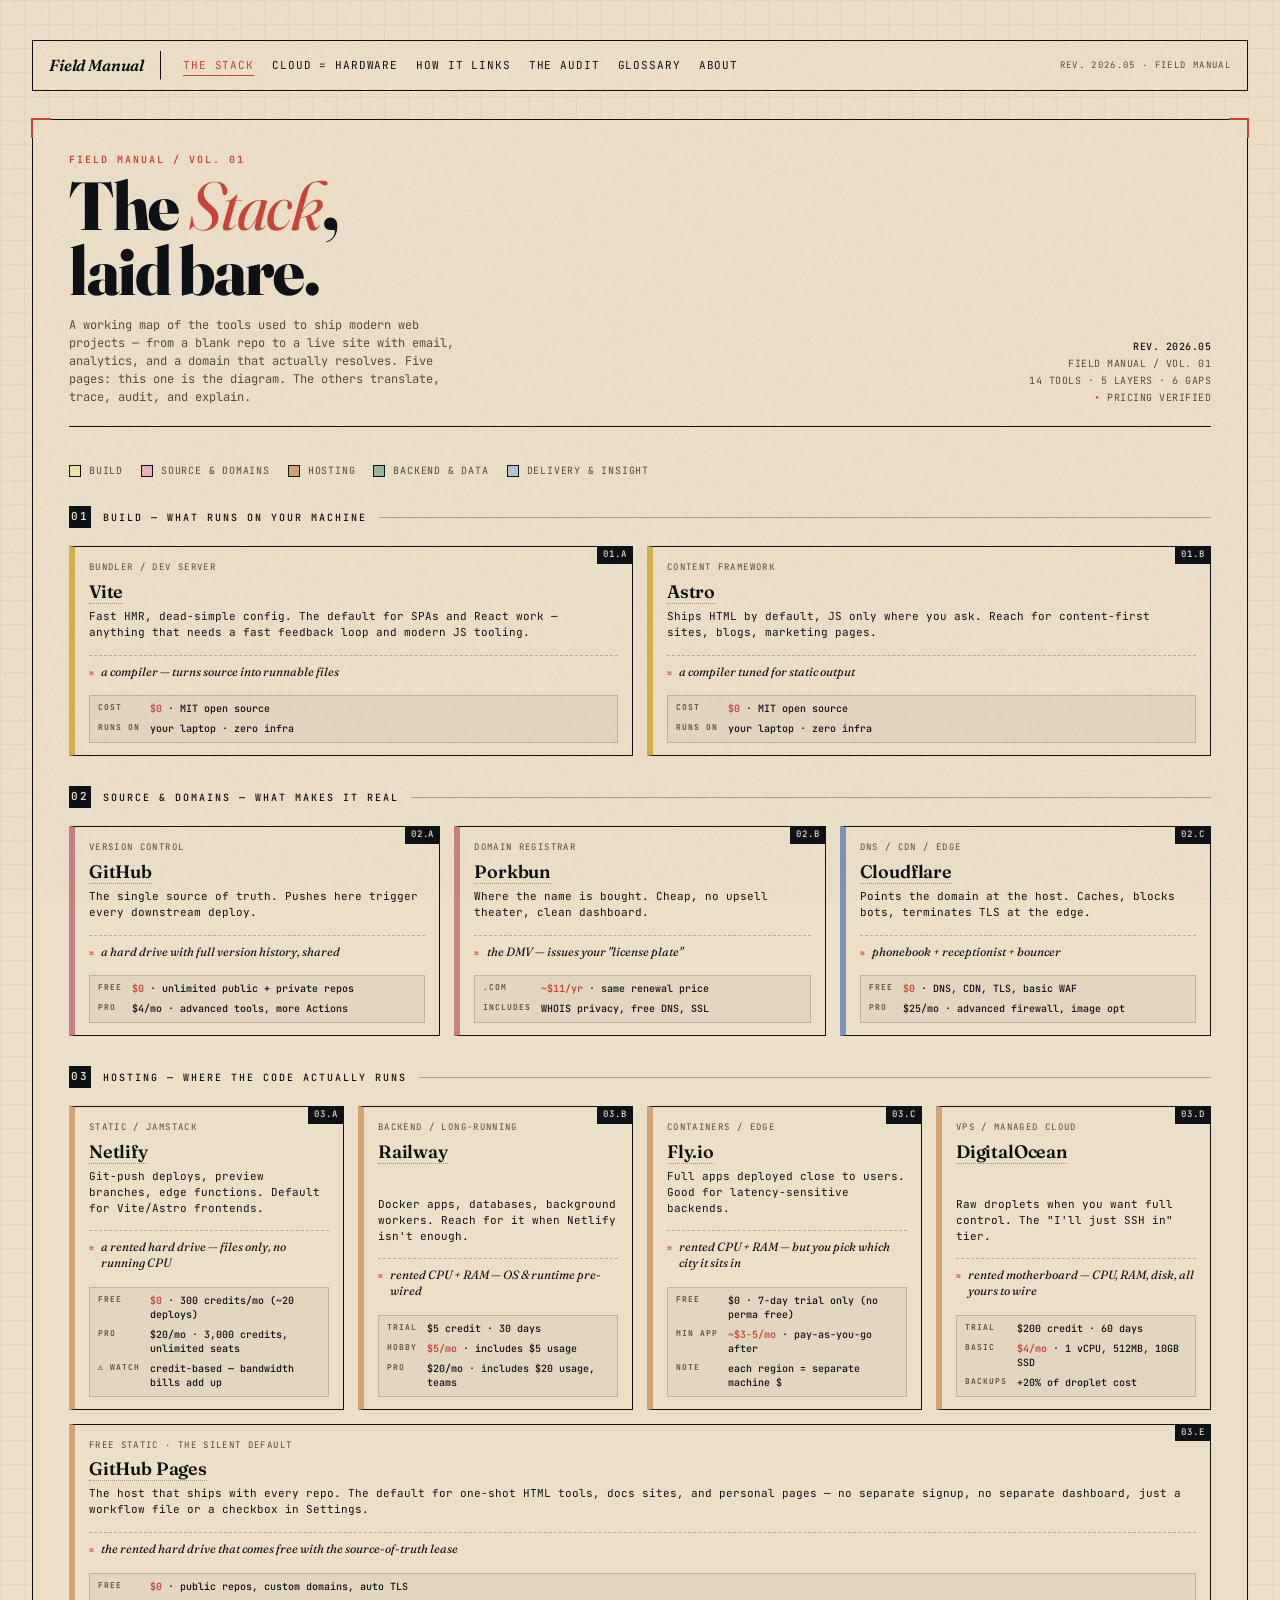
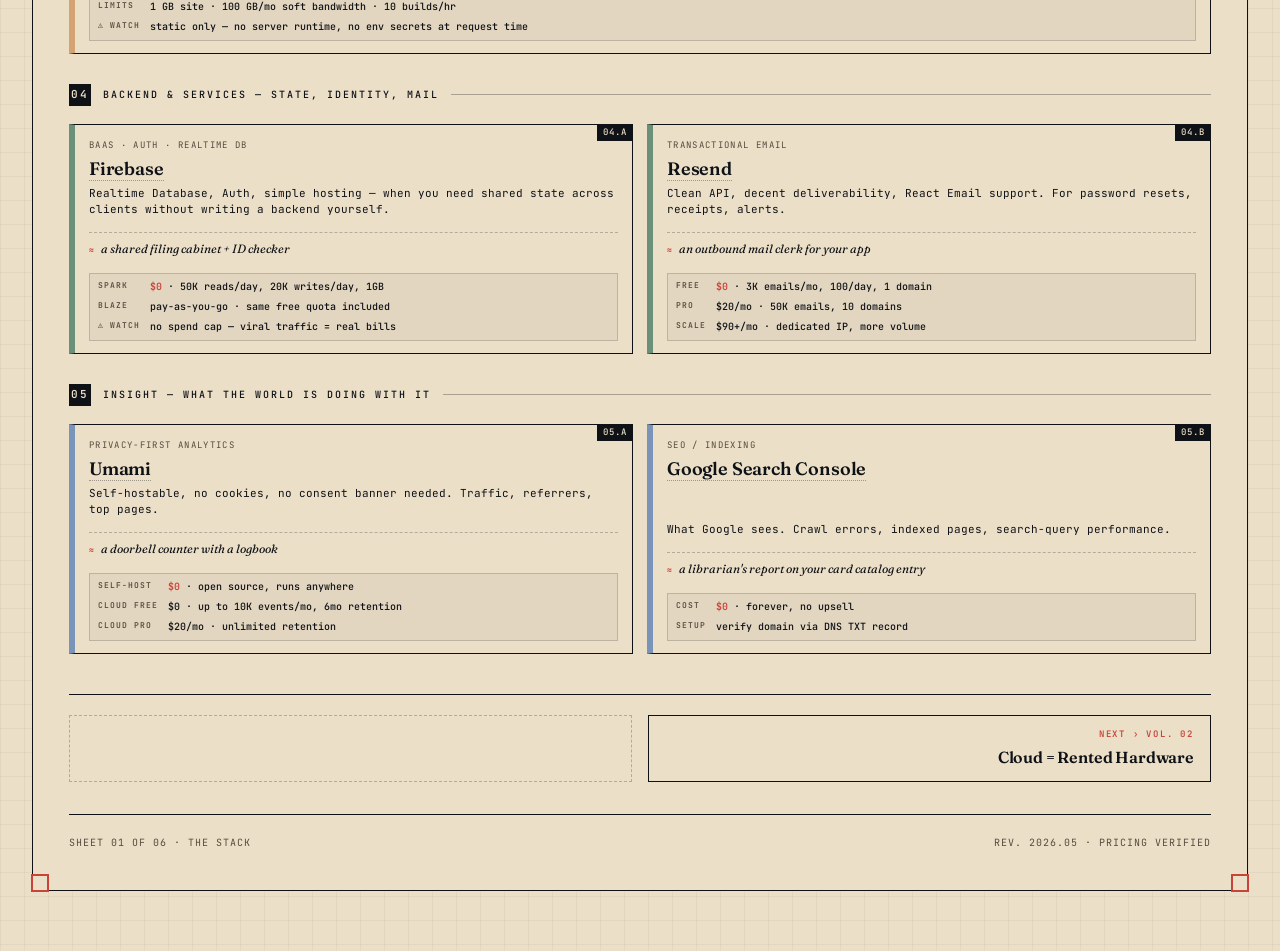
==== commit 53a093ac: "Add Vol. 05 Glossary, plain-language definitions for ~50 CS terms - New glossary.html with 8 categor" ====
--- a/index.html
+++ b/index.html
@@ -33,6 +33,7 @@
   <a href="hardware.html">Cloud = Hardware</a>
   <a href="flow.html">How It Links</a>
   <a href="audit.html">The Audit</a>
+  <a href="glossary.html">Glossary</a>
   <a href="about.html">About</a>
   <span class="nav-spacer"></span>
   <span class="nav-meta">REV. 2026.05 &middot; FIELD MANUAL</span>
@@ -72,7 +73,7 @@
       <span class="layer-line"></span>
     </div>
 
-    <div class="node span-6" data-cat="build">
+    <div id="node-01a" class="node span-6" data-cat="build">
       <span class="node-num">01.A</span>
       <span class="node-tag">Bundler / Dev Server</span>
       <span class="node-name"><a href="https://vite.dev" target="_blank" rel="noopener">Vite</a></span>
@@ -87,7 +88,7 @@
       </div>
     </div>
 
-    <div class="node span-6" data-cat="build">
+    <div id="node-01b" class="node span-6" data-cat="build">
       <span class="node-num">01.B</span>
       <span class="node-tag">Content Framework</span>
       <span class="node-name"><a href="https://astro.build" target="_blank" rel="noopener">Astro</a></span>
@@ -109,7 +110,7 @@
       <span class="layer-line"></span>
     </div>
 
-    <div class="node span-4" data-cat="ops">
+    <div id="node-02a" class="node span-4" data-cat="ops">
       <span class="node-num">02.A</span>
       <span class="node-tag">Version Control</span>
       <span class="node-name"><a href="https://github.com" target="_blank" rel="noopener">GitHub</a></span>
@@ -124,7 +125,7 @@
       </div>
     </div>
 
-    <div class="node span-4" data-cat="ops">
+    <div id="node-02b" class="node span-4" data-cat="ops">
       <span class="node-num">02.B</span>
       <span class="node-tag">Domain Registrar</span>
       <span class="node-name"><a href="https://porkbun.com" target="_blank" rel="noopener">Porkbun</a></span>
@@ -139,7 +140,7 @@
       </div>
     </div>
 
-    <div class="node span-4" data-cat="edge">
+    <div id="node-02c" class="node span-4" data-cat="edge">
       <span class="node-num">02.C</span>
       <span class="node-tag">DNS / CDN / Edge</span>
       <span class="node-name"><a href="https://www.cloudflare.com" target="_blank" rel="noopener">Cloudflare</a></span>
@@ -161,7 +162,7 @@
       <span class="layer-line"></span>
     </div>
 
-    <div class="node span-3" data-cat="host">
+    <div id="node-03a" class="node span-3" data-cat="host">
       <span class="node-num">03.A</span>
       <span class="node-tag">Static / JAMstack</span>
       <span class="node-name"><a href="https://www.netlify.com" target="_blank" rel="noopener">Netlify</a></span>
@@ -177,7 +178,7 @@
       </div>
     </div>
 
-    <div class="node span-3" data-cat="host">
+    <div id="node-03b" class="node span-3" data-cat="host">
       <span class="node-num">03.B</span>
       <span class="node-tag">Backend / Long-running</span>
       <span class="node-name"><a href="https://railway.com" target="_blank" rel="noopener">Railway</a></span>
@@ -193,7 +194,7 @@
       </div>
     </div>
 
-    <div class="node span-3" data-cat="host">
+    <div id="node-03c" class="node span-3" data-cat="host">
       <span class="node-num">03.C</span>
       <span class="node-tag">Containers / Edge</span>
       <span class="node-name"><a href="https://fly.io" target="_blank" rel="noopener">Fly.io</a></span>
@@ -209,7 +210,7 @@
       </div>
     </div>
 
-    <div class="node span-3" data-cat="host">
+    <div id="node-03d" class="node span-3" data-cat="host">
       <span class="node-num">03.D</span>
       <span class="node-tag">VPS / Managed Cloud</span>
       <span class="node-name"><a href="https://www.digitalocean.com" target="_blank" rel="noopener">DigitalOcean</a></span>
@@ -225,7 +226,7 @@
       </div>
     </div>
 
-    <div class="node span-12" data-cat="host">
+    <div id="node-03e" class="node span-12" data-cat="host">
       <span class="node-num">03.E</span>
       <span class="node-tag">Free Static · The Silent Default</span>
       <span class="node-name"><a href="https://pages.github.com" target="_blank" rel="noopener">GitHub Pages</a></span>
@@ -248,7 +249,7 @@
       <span class="layer-line"></span>
     </div>
 
-    <div class="node span-6" data-cat="data">
+    <div id="node-04a" class="node span-6" data-cat="data">
       <span class="node-num">04.A</span>
       <span class="node-tag">BaaS · Auth · Realtime DB</span>
       <span class="node-name"><a href="https://firebase.google.com" target="_blank" rel="noopener">Firebase</a></span>
@@ -264,7 +265,7 @@
       </div>
     </div>
 
-    <div class="node span-6" data-cat="data">
+    <div id="node-04b" class="node span-6" data-cat="data">
       <span class="node-num">04.B</span>
       <span class="node-tag">Transactional Email</span>
       <span class="node-name"><a href="https://resend.com" target="_blank" rel="noopener">Resend</a></span>
@@ -287,7 +288,7 @@
       <span class="layer-line"></span>
     </div>
 
-    <div class="node span-6" data-cat="edge">
+    <div id="node-05a" class="node span-6" data-cat="edge">
       <span class="node-num">05.A</span>
       <span class="node-tag">Privacy-first Analytics</span>
       <span class="node-name"><a href="https://umami.is" target="_blank" rel="noopener">Umami</a></span>
@@ -303,7 +304,7 @@
       </div>
     </div>
 
-    <div class="node span-6" data-cat="edge">
+    <div id="node-05b" class="node span-6" data-cat="edge">
       <span class="node-num">05.B</span>
       <span class="node-tag">SEO / Indexing</span>
       <span class="node-name"><a href="https://search.google.com/search-console/about" target="_blank" rel="noopener">Google Search Console</a></span>
@@ -329,7 +330,7 @@
   </nav>
 
   <footer class="footer">
-    <span>SHEET 01 OF 05 &middot; THE STACK</span>
+    <span>SHEET 01 OF 06 &middot; THE STACK</span>
     <span>REV. 2026.05 &middot; PRICING VERIFIED</span>
   </footer>
 
--- a/assets/style.css
+++ b/assets/style.css
@@ -1225,6 +1225,159 @@
   .rosetta-sub a:hover,
   .rosetta-explainer a:hover {
     border-bottom-color: var(--accent);
+  }
+
+  /* === GLOSSARY === */
+  .glossary {
+    margin-top: 8px;
+  }
+  .gloss-toc {
+    margin-bottom: 32px;
+    padding: 14px 18px;
+    border: 1.5px solid var(--ink);
+    background: rgba(14, 17, 22, 0.03);
+    display: flex;
+    gap: 8px 14px;
+    flex-wrap: wrap;
+    align-items: baseline;
+  }
+  .gloss-toc-label {
+    font-family: 'JetBrains Mono', monospace;
+    font-size: 9px;
+    letter-spacing: 0.2em;
+    text-transform: uppercase;
+    color: var(--accent);
+    font-weight: 600;
+    margin-right: 4px;
+  }
+  .gloss-toc a {
+    color: var(--ink);
+    text-decoration: none;
+    border-bottom: 1px dotted rgba(14, 17, 22, 0.4);
+    font-family: 'JetBrains Mono', monospace;
+    font-size: 11px;
+    padding: 1px 0;
+  }
+  .gloss-toc a:hover {
+    color: var(--accent);
+    border-color: var(--accent);
+  }
+
+  .gloss-cat {
+    margin-bottom: 36px;
+    scroll-margin-top: 24px;
+  }
+  .gloss-cat-title {
+    font-family: 'Fraunces', serif;
+    font-size: 22px;
+    font-weight: 600;
+    letter-spacing: -0.01em;
+    margin-bottom: 4px;
+    display: flex;
+    align-items: baseline;
+    gap: 12px;
+  }
+  .gloss-cat-title em {
+    font-style: italic;
+    color: var(--accent);
+  }
+  .gloss-cat-num {
+    font-family: 'JetBrains Mono', monospace;
+    font-size: 10px;
+    letter-spacing: 0.2em;
+    color: var(--accent);
+    font-weight: 600;
+    text-transform: uppercase;
+    background: rgba(200, 68, 58, 0.08);
+    padding: 2px 8px;
+    border: 1px solid var(--accent);
+  }
+  .gloss-cat-line {
+    flex: 1;
+    height: 1px;
+    background: var(--ink);
+    opacity: 0.25;
+  }
+  .gloss-cat-sub {
+    font-size: 11px;
+    color: var(--muted);
+    margin-bottom: 16px;
+    letter-spacing: 0.02em;
+  }
+
+  .gloss-grid {
+    display: grid;
+    grid-template-columns: repeat(2, 1fr);
+    gap: 12px;
+  }
+
+  .gloss-entry {
+    border: 1.5px solid var(--ink);
+    padding: 12px 14px 10px;
+    background: var(--paper);
+    display: flex;
+    flex-direction: column;
+    gap: 6px;
+    scroll-margin-top: 24px;
+  }
+  .gloss-term {
+    font-family: 'Fraunces', serif;
+    font-size: 16px;
+    font-weight: 600;
+    line-height: 1.2;
+    letter-spacing: -0.01em;
+  }
+  .gloss-term .gloss-expand {
+    font-family: 'JetBrains Mono', monospace;
+    font-size: 10px;
+    font-weight: 400;
+    color: var(--muted);
+    letter-spacing: 0.02em;
+    margin-left: 4px;
+  }
+  .gloss-def {
+    font-size: 11.5px;
+    line-height: 1.55;
+    color: var(--ink);
+  }
+  .gloss-def strong {
+    font-weight: 600;
+    color: var(--ink);
+  }
+  .gloss-def em {
+    font-family: 'Fraunces', serif;
+    font-style: italic;
+    color: var(--muted);
+  }
+  .gloss-source {
+    margin-top: auto;
+    padding-top: 8px;
+    border-top: 1px dashed rgba(14, 17, 22, 0.2);
+    font-family: 'JetBrains Mono', monospace;
+    font-size: 9px;
+    letter-spacing: 0.1em;
+    text-transform: uppercase;
+    color: var(--muted);
+  }
+  .gloss-source a {
+    color: var(--accent);
+    text-decoration: none;
+    border-bottom: 1px dotted rgba(200, 68, 58, 0.5);
+  }
+  .gloss-source a:hover {
+    border-color: var(--accent);
+  }
+  .gloss-source.gloss-source-none {
+    color: var(--muted);
+    font-style: italic;
+    text-transform: none;
+    letter-spacing: 0.02em;
+    font-family: 'Fraunces', serif;
+    font-size: 10px;
+  }
+
+  @media (max-width: 720px) {
+    .gloss-grid { grid-template-columns: 1fr; }
   }
 
   /* === ROSETTA EXPLAINER (what is a "Rosetta layer"?) === */
